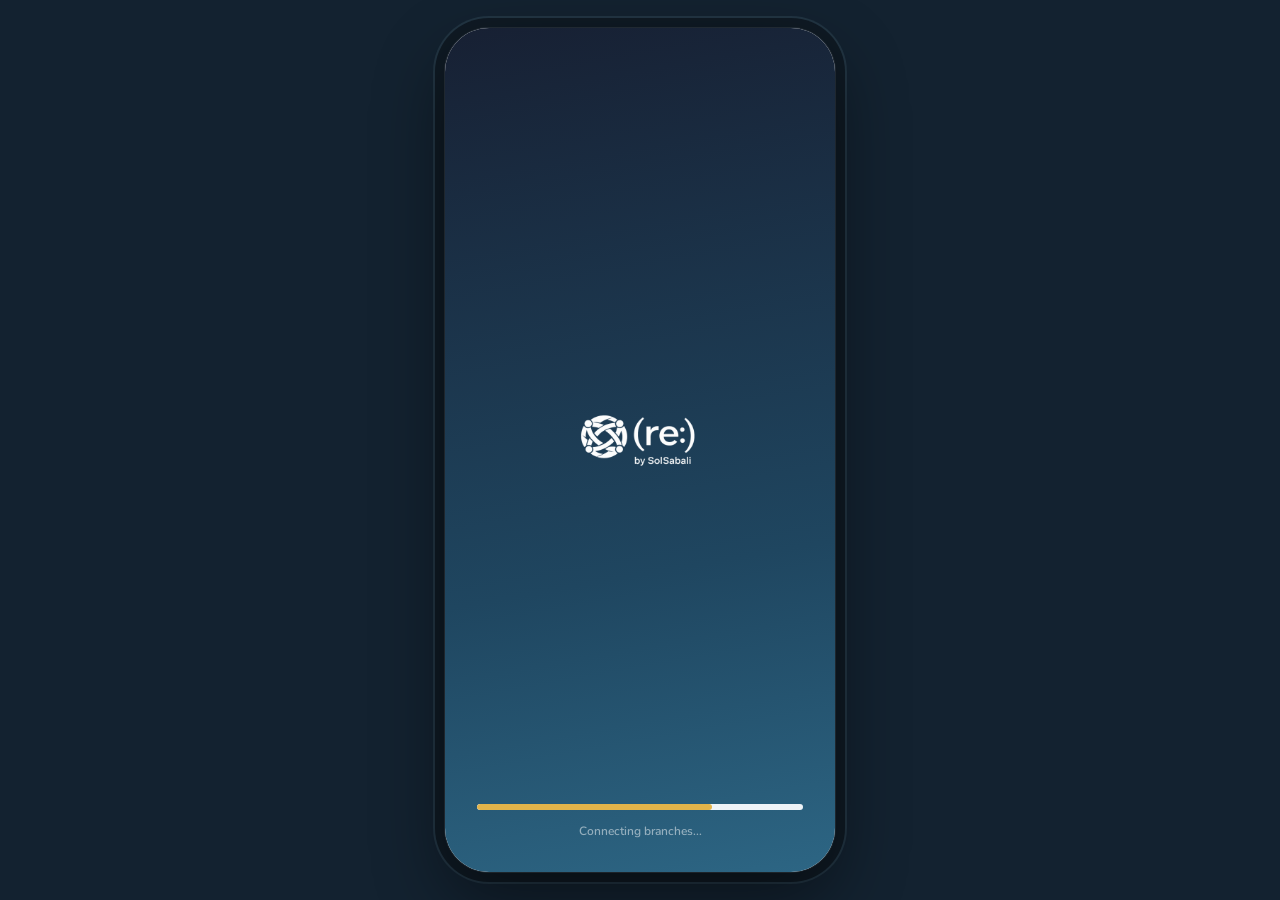
==== app.html @ 37bd7291 "Preserve interactive prototype entry before landing page update" ====
<!doctype html>
<html lang="en">
  <head>
    <meta charset="UTF-8" />
    <meta
      name="viewport"
      content="width=device-width, initial-scale=1.0, viewport-fit=cover"
    />
    <meta name="theme-color" content="#fcf8f3" />
    <meta
      name="description"
      content="Private family continuity infrastructure by SolSabali."
    />
    <meta name="author" content="SolSabali Enterprises LLC" />

    <link rel="icon" type="image/png" href="/re-continuity-icon.png" />
    <link rel="apple-touch-icon" href="/re-continuity-icon.png" />
    <link rel="manifest" href="/site.webmanifest" />
    <meta name="apple-mobile-web-app-capable" content="yes" />
    <meta name="apple-mobile-web-app-status-bar-style" content="default" />
    <meta name="apple-mobile-web-app-title" content="(re:)" />

    <meta property="og:type" content="website" />
    <meta property="og:url" content="https://continuity.ownmypurpose.io/" />
    <meta property="og:title" content="(re:) — The Family Continuity Platform" />
    <meta
      property="og:description"
      content="Private family continuity infrastructure by SolSabali."
    />
    <meta
      property="og:image"
      content="https://continuity.ownmypurpose.io/social-share.png"
    />
    <meta property="og:image:alt" content="(re:) by SolSabali" />

    <meta name="twitter:card" content="summary_large_image" />
    <meta name="twitter:title" content="(re:) — The Family Continuity Platform" />
    <meta
      name="twitter:description"
      content="Private family continuity infrastructure by SolSabali."
    />
    <meta
      name="twitter:image"
      content="https://continuity.ownmypurpose.io/social-share.png"
    />

    <title>(re:) — The Family Continuity Platform</title>
    <script type="module" crossorigin src="/assets/index-6IV1nIT6.js"></script>
    <link rel="modulepreload" crossorigin href="/assets/jsx-runtime-Cltr0gcK.js">
    <link rel="stylesheet" crossorigin href="/assets/index-GOojGGba.css">
  </head>

  <body>
    <div id="root"></div>
  </body>
</html>
---- assets/index-GOojGGba.css ----
@import "https://fonts.googleapis.com/css2?family=DM+Serif+Display:ital@0;1&display=swap";@import "https://fonts.googleapis.com/css2?family=Nunito:ital,wght@0,300;0,400;0,500;0,600;0,700;0,800;0,900;1,400;1,600&display=swap";@layer components;@layer properties{@supports (((-webkit-hyphens:none)) and (not (margin-trim:inline))) or ((-moz-orient:inline) and (not (color:rgb(from red r g b)))){*,:before,:after,::backdrop{--tw-rotate-x:initial;--tw-rotate-y:initial;--tw-rotate-z:initial;--tw-skew-x:initial;--tw-skew-y:initial;--tw-border-style:solid;--tw-font-weight:initial;--tw-shadow:0 0 #0000;--tw-shadow-color:initial;--tw-shadow-alpha:100%;--tw-inset-shadow:0 0 #0000;--tw-inset-shadow-color:initial;--tw-inset-shadow-alpha:100%;--tw-ring-color:initial;--tw-ring-shadow:0 0 #0000;--tw-inset-ring-color:initial;--tw-inset-ring-shadow:0 0 #0000;--tw-ring-inset:initial;--tw-ring-offset-width:0px;--tw-ring-offset-color:#fff;--tw-ring-offset-shadow:0 0 #0000;--tw-outline-style:solid;--tw-blur:initial;--tw-brightness:initial;--tw-contrast:initial;--tw-grayscale:initial;--tw-hue-rotate:initial;--tw-invert:initial;--tw-opacity:initial;--tw-saturate:initial;--tw-sepia:initial;--tw-drop-shadow:initial;--tw-drop-shadow-color:initial;--tw-drop-shadow-alpha:100%;--tw-drop-shadow-size:initial}}}@layer theme{:root,:host{--font-sans:-apple-system, BlinkMacSystemFont, "Segoe UI", Roboto, "Helvetica Neue", "Noto Sans", Arial, sans-serif, "Apple Color Emoji", "Segoe UI Emoji", "Segoe UI Symbol", "Noto Color Emoji";--font-mono:ui-monospace, SFMono-Regular, Menlo, Monaco, Consolas, "Liberation Mono", "Courier New", monospace;--color-red-500:oklch(63.7% .237 25.331);--color-white:#fff;--spacing:.25rem;--text-sm:.875rem;--text-sm--line-height:calc(1.25 / .875);--font-weight-bold:700;--radius-2xl:1rem;--default-transition-duration:.15s;--default-transition-timing-function:cubic-bezier(.4, 0, .2, 1);--default-font-family:var(--font-sans);--default-mono-font-family:var(--font-mono)}}@layer base{*,:after,:before,::backdrop{box-sizing:border-box;border:0 solid;margin:0;padding:0}::file-selector-button{box-sizing:border-box;border:0 solid;margin:0;padding:0}html,:host{-webkit-text-size-adjust:100%;tab-size:4;line-height:1.5;font-family:var(--default-font-family,-apple-system, BlinkMacSystemFont, "Segoe UI", Roboto, "Helvetica Neue", "Noto Sans", Arial, sans-serif, "Apple Color Emoji", "Segoe UI Emoji", "Segoe UI Symbol", "Noto Color Emoji");font-feature-settings:var(--default-font-feature-settings,normal);font-variation-settings:var(--default-font-variation-settings,normal);-webkit-tap-highlight-color:transparent}hr{height:0;color:inherit;border-top-width:1px}abbr:where([title]){-webkit-text-decoration:underline dotted;text-decoration:underline dotted}h1,h2,h3,h4,h5,h6{font-size:inherit;font-weight:inherit}a{color:inherit;-webkit-text-decoration:inherit;-webkit-text-decoration:inherit;-webkit-text-decoration:inherit;-webkit-text-decoration:inherit;text-decoration:inherit}b,strong{font-weight:bolder}code,kbd,samp,pre{font-family:var(--default-mono-font-family,ui-monospace, SFMono-Regular, Menlo, Monaco, Consolas, "Liberation Mono", "Courier New", monospace);font-feature-settings:var(--default-mono-font-feature-settings,normal);font-variation-settings:var(--default-mono-font-variation-settings,normal);font-size:1em}small{font-size:80%}sub,sup{vertical-align:baseline;font-size:75%;line-height:0;position:relative}sub{bottom:-.25em}sup{top:-.5em}table{text-indent:0;border-color:inherit;border-collapse:collapse}:-moz-focusring:where(:not(iframe)){outline:auto}progress{vertical-align:baseline}summary{display:list-item}ol,ul,menu{list-style:none}img,svg,video,canvas,audio,iframe,embed,object{vertical-align:middle;display:block}img,video{max-width:100%;height:auto}button,input,select,optgroup,textarea{font:inherit;font-feature-settings:inherit;font-variation-settings:inherit;letter-spacing:inherit;color:inherit;opacity:1;background-color:#0000;border-radius:0}::file-selector-button{font:inherit;font-feature-settings:inherit;font-variation-settings:inherit;letter-spacing:inherit;color:inherit;opacity:1;background-color:#0000;border-radius:0}:where(select:is([multiple],[size])) optgroup{font-weight:bolder}:where(select:is([multiple],[size])) optgroup option{padding-inline-start:20px}::file-selector-button{margin-inline-end:4px}::placeholder{opacity:1}@supports (not ((-webkit-appearance:-apple-pay-button))) or (contain-intrinsic-size:1px){::placeholder{color:currentColor}@supports (color:color-mix(in lab, red, red)){::placeholder{color:color-mix(in oklab, currentcolor 50%, transparent)}}}textarea{resize:vertical}::-webkit-search-decoration{-webkit-appearance:none}::-webkit-date-and-time-value{min-height:1lh;text-align:inherit}::-webkit-datetime-edit{display:inline-flex}::-webkit-datetime-edit-fields-wrapper{padding:0}::-webkit-datetime-edit{padding-block:0}::-webkit-datetime-edit-year-field{padding-block:0}::-webkit-datetime-edit-month-field{padding-block:0}::-webkit-datetime-edit-day-field{padding-block:0}::-webkit-datetime-edit-hour-field{padding-block:0}::-webkit-datetime-edit-minute-field{padding-block:0}::-webkit-datetime-edit-second-field{padding-block:0}::-webkit-datetime-edit-millisecond-field{padding-block:0}::-webkit-datetime-edit-meridiem-field{padding-block:0}::-webkit-calendar-picker-indicator{line-height:1}:-moz-ui-invalid{box-shadow:none}button,input:where([type=button],[type=reset],[type=submit]){appearance:button}::file-selector-button{appearance:button}::-webkit-inner-spin-button{height:auto}::-webkit-outer-spin-button{height:auto}[hidden]:where(:not([hidden=until-found])){display:none!important}}@layer utilities{.pointer-events-none{pointer-events:none}.collapse{visibility:collapse}.visible{visibility:visible}.absolute{position:absolute}.fixed{position:fixed}.relative{position:relative}.sticky{position:sticky}.isolate{isolation:isolate}.container{width:100%}@media (width>=40rem){.container{max-width:40rem}}@media (width>=48rem){.container{max-width:48rem}}@media (width>=64rem){.container{max-width:64rem}}@media (width>=80rem){.container{max-width:80rem}}@media (width>=96rem){.container{max-width:96rem}}.mx-auto{margin-inline:auto}.my-4{margin-block:calc(var(--spacing) * 4)}.mt-3{margin-top:calc(var(--spacing) * 3)}.mb-2{margin-bottom:calc(var(--spacing) * 2)}.mb-3{margin-bottom:calc(var(--spacing) * 3)}.mb-4{margin-bottom:calc(var(--spacing) * 4)}.block{display:block}.contents{display:contents}.flex{display:flex}.grid{display:grid}.hidden{display:none}.inline-block{display:inline-block}.inline-flex{display:inline-flex}.w-full{width:100%}.min-w-0{min-width:0}.flex-1{flex:1}.flex-shrink-0{flex-shrink:0}.grow{flex-grow:1}.transform{transform:var(--tw-rotate-x,) var(--tw-rotate-y,) var(--tw-rotate-z,) var(--tw-skew-x,) var(--tw-skew-y,)}.cursor-pointer{cursor:pointer}.resize{resize:both}.flex-col{flex-direction:column}.items-center{align-items:center}.justify-between{justify-content:space-between}.justify-center{justify-content:center}.gap-1{gap:var(--spacing)}.gap-1\.5{gap:calc(var(--spacing) * 1.5)}.gap-2{gap:calc(var(--spacing) * 2)}.gap-3{gap:calc(var(--spacing) * 3)}.rounded-2xl{border-radius:var(--radius-2xl)}.rounded-full{border-radius:2147483647px}.border{border-style:var(--tw-border-style);border-width:1px}.border-2{border-style:var(--tw-border-style);border-width:2px}.border-b{border-bottom-style:var(--tw-border-style);border-bottom-width:1px}.border-border{border-color:var(--border)}.border-primary{border-color:var(--primary)}.bg-red-500{background-color:var(--color-red-500)}.bg-white{background-color:var(--color-white)}.p-3{padding:calc(var(--spacing) * 3)}.p-4{padding:calc(var(--spacing) * 4)}.px-6{padding-inline:calc(var(--spacing) * 6)}.py-3{padding-block:calc(var(--spacing) * 3)}.py-12{padding-block:calc(var(--spacing) * 12)}.text-center{text-align:center}.text-sm{font-size:var(--text-sm);line-height:var(--tw-leading,var(--text-sm--line-height))}.font-bold{--tw-font-weight:var(--font-weight-bold);font-weight:var(--font-weight-bold)}.break-all{word-break:break-all}.text-white{color:var(--color-white)}.capitalize{text-transform:capitalize}.uppercase{text-transform:uppercase}.italic{font-style:italic}.line-through{text-decoration-line:line-through}.opacity-40{opacity:.4}.ring{--tw-ring-shadow:var(--tw-ring-inset,) 0 0 0 calc(1px + var(--tw-ring-offset-width)) var(--tw-ring-color,currentcolor);box-shadow:var(--tw-inset-shadow), var(--tw-inset-ring-shadow), var(--tw-ring-offset-shadow), var(--tw-ring-shadow), var(--tw-shadow)}.outline{outline-style:var(--tw-outline-style);outline-width:1px}.filter{filter:var(--tw-blur,) var(--tw-brightness,) var(--tw-contrast,) var(--tw-grayscale,) var(--tw-hue-rotate,) var(--tw-invert,) var(--tw-saturate,) var(--tw-sepia,) var(--tw-drop-shadow,)}.transition{transition-property:color,background-color,border-color,outline-color,text-decoration-color,fill,stroke,--tw-gradient-from,--tw-gradient-via,--tw-gradient-to,opacity,box-shadow,transform,translate,scale,rotate,filter,-webkit-backdrop-filter,backdrop-filter,display,content-visibility,overlay,pointer-events;transition-timing-function:var(--tw-ease,var(--default-transition-timing-function));transition-duration:var(--tw-duration,var(--default-transition-duration))}.transition-transform{transition-property:transform,translate,scale,rotate;transition-timing-function:var(--tw-ease,var(--default-transition-timing-function));transition-duration:var(--tw-duration,var(--default-transition-duration))}.active\:scale-\[0\.98\]:active{scale:.98}.active\:opacity-70:active{opacity:.7}}:root{--background:#f7f9fc;--foreground:#172033;--card:#fff;--card-foreground:#172033;--primary:#2f6b8a;--primary-foreground:#fff;--secondary:#2f8f83;--secondary-foreground:#fff;--muted:#eef3f7;--muted-foreground:#667085;--accent:#e2b44a;--accent-foreground:#172033;--border:#d9e2e8;--ring:#2f6b8a;--radius:16px;--font-sans:"Nunito", system-ui, sans-serif;--font-display:"DM Serif Display", Georgia, serif;--brand-navy:#17324d;--brand-blue:#2f6b8a;--brand-teal:#2f8f83;--brand-green:#5e9c76;--brand-gold:#e2b44a;--brand-coral:#d9764c;--hero-home:linear-gradient(145deg, #17324d 0%, #2f6b8a 56%, #2f8f83 100%);--hero-gather:linear-gradient(145deg, #205f58 0%, #2f8f83 58%, #5e9c76 100%);--hero-venue:linear-gradient(145deg, #183b5a 0%, #2f6b8a 58%, #3aa18f 100%);--hero-legacy:linear-gradient(145deg, #304968 0%, #4f6f98 58%, #6f86ad 100%);--terracotta-50:#f3f7fa;--terracotta-100:#e3eef4;--terracotta-200:#bfd6e2;--terracotta-300:#8eb7c9;--terracotta-400:#5f91aa;--terracotta-500:#2f6b8a;--terracotta-600:#285b76;--terracotta-700:#214c63;--terracotta-800:#193b4e;--green-50:#edf8f5;--green-100:#d8f0ea;--green-200:#a9ddd0;--green-300:#79c2ae;--green-400:#5e9c76;--green-500:#2f8f83;--green-600:#26766d;--green-700:#205f58;--gold-50:#fff9e9;--gold-100:#f8e8b5;--gold-200:#f0d27a;--gold-300:#e2b44a;--gold-400:#c8942f;--gold-500:#a97822;--cream-50:#fbfcfe;--cream-100:#f7f9fc;--cream-200:#eef3f7;--cream-300:#dce5eb}*{font-family:var(--font-sans);box-sizing:border-box;-webkit-tap-highlight-color:transparent}#root{justify-content:center;align-items:center;width:100%;height:100%;display:flex}body{background:var(--background);color:var(--foreground);overflow:hidden}#root{height:100dvh;overflow:hidden}.app-viewport{background:var(--background);width:100%;max-width:none;height:100dvh;min-height:100dvh;max-height:none;box-shadow:none;border-radius:0;position:relative;overflow:hidden}.font-display{font-family:var(--font-display)!important}.phone-frame{background:var(--background);border-radius:44px;width:390px;max-width:100vw;height:844px;max-height:100vh;position:relative;overflow:hidden;box-shadow:0 0 0 1px #ffffff14,0 40px 80px #0009,0 0 0 12px #0f1a24,0 0 0 14px #223543}@media (height<=860px){.phone-frame{height:100vh;box-shadow:none;border-radius:0}}@media (width<=420px){.phone-frame{width:100vw;box-shadow:none;border-radius:0}}.scroll-area{-webkit-overflow-scrolling:touch;overflow-y:auto}.scroll-area{scrollbar-width:none}.screen-enter{animation:.28s cubic-bezier(.32,0,.12,1) both slideUp}@keyframes slideUp{0%{opacity:0;transform:translateY(24px)}to{opacity:1;transform:translateY(0)}}.status-bar{letter-spacing:-.2px;justify-content:space-between;align-items:center;height:44px;padding:14px 20px 0;font-size:12px;font-weight:700;display:flex}.bottom-safe{padding-bottom:24px}.glass{-webkit-backdrop-filter:blur(20px);background:#ffffffd9}.pill{letter-spacing:.2px;border-radius:999px;align-items:center;padding:2px 10px;font-size:11px;font-weight:700;display:inline-flex}.avatar-ring{box-shadow:0 0 0 2.5px var(--primary), 0 0 0 4.5px var(--background)}.gradient-warm{background:linear-gradient(135deg,#2f6b8a 0%,#e2b44a 100%)}.gradient-forest{background:linear-gradient(135deg,#205f58 0%,#2f8f83 60%,#5e9c76 100%)}.gradient-royal{background:linear-gradient(135deg,#3f5f8a 0%,#6e87b2 100%)}.gradient-dusk{background:linear-gradient(135deg,#244c62 0%,#2f6b8a 100%)}.card-shadow{box-shadow:0 2px 12px #17203314,0 1px 3px #1720330d}.role-admin{color:#93402d;background:#fde9e1}.role-elder{color:#7d620f;background:#e2b44a22}.role-steward{color:#205f58;background:#d8f0ea}.role-guardian{color:#405c85;background:#e8eef7}.role-member{color:#667085;background:#eef3f7}.role-youth{color:#2e607b;background:#e2f1f5}.role-guest{color:#56616d;background:#e7ecf0}.privacy-private{color:#8e3221;background:#fce4de}.privacy-family{color:#205f58;background:#d8f0ea}.privacy-branch{color:#2e607b;background:#e2f1f5}.privacy-public{color:#44505c;background:#eff3f6}.nav-active{color:var(--primary)!important}.input-field{background:var(--muted);border:1.5px solid var(--border);width:100%;font-size:15px;font-family:var(--font-sans);color:var(--foreground);border-radius:12px;outline:none;padding:14px 16px;transition:border-color .15s}.input-field:focus{border-color:var(--primary);background:#fff;box-shadow:0 0 0 3px #2f6b8a33}.input-field:focus-visible{outline:2px solid var(--primary);outline-offset:2px}.input-field--error{border-color:#c44a3a}.input-field--error:focus{box-shadow:0 0 0 3px #c44a3a33}.input-field::placeholder{color:var(--muted-foreground)}.input-icon{color:var(--muted-foreground);pointer-events:none;align-items:center;display:flex;position:absolute;top:50%;left:12px;transform:translateY(-50%)}.input-trailing{position:absolute;top:50%;right:4px;transform:translateY(-50%)}.input-toggle-btn{min-width:44px;min-height:44px;color:var(--primary);cursor:pointer;background:0 0;border:none;border-radius:8px;padding:0 12px;font-size:13px;font-weight:700}.input-toggle-btn:focus-visible{outline:2px solid var(--primary);outline-offset:2px}.field-error{color:#9a2a1a;margin:0;font-size:12px;font-weight:600;line-height:1.4}.btn{cursor:pointer;font-family:var(--font-sans);-webkit-user-select:none;user-select:none;border:none;justify-content:center;align-items:center;gap:6px;font-weight:700;transition:all .15s;display:inline-flex}.btn:active{opacity:.92;transform:scale(.97)}.btn:focus-visible{outline:2px solid var(--primary);outline-offset:2px}.btn-primary:focus-visible{box-shadow:0 0 0 3px var(--primary);outline-color:#fff}.btn-primary{background:var(--primary);color:var(--primary-foreground);border-radius:14px;padding:15px 24px;font-size:15px}.btn-secondary{background:var(--secondary);color:var(--secondary-foreground);border-radius:14px;padding:15px 24px;font-size:15px}.btn-outline{color:var(--primary);border:1.5px solid var(--primary);background:0 0;border-radius:14px;padding:14px 24px;font-size:15px}.btn-ghost{background:var(--muted);color:var(--foreground);border-radius:12px;padding:12px 20px;font-size:14px}.btn-sm{border-radius:10px;padding:8px 16px;font-size:13px}.btn-xs{border-radius:8px;padding:5px 12px;font-size:12px}.skeleton{background:linear-gradient(90deg, var(--muted) 25%, #e5ebef 50%, var(--muted) 75%);background-size:200% 100%;border-radius:8px;animation:1.4s infinite shimmer}@keyframes shimmer{0%{background-position:200% 0}to{background-position:-200% 0}}.toast{color:#fff;z-index:1000;background:#172033;border-radius:14px;padding:14px 18px;font-size:14px;font-weight:600;animation:.3s both toastIn;position:absolute;bottom:90px;left:16px;right:16px}@keyframes toastIn{0%{opacity:0;transform:translateY(20px)}to{opacity:1;transform:translateY(0)}}.divider{background:var(--border);width:100%;height:1px}.bottom-sheet{z-index:100;background:#fff;border-radius:24px 24px 0 0;padding:20px;animation:.3s cubic-bezier(.32,0,.12,1) both sheetUp;position:absolute;bottom:0;left:0;right:0}.bottom-sheet-overlay{z-index:99;background:#0006;position:absolute;inset:0}@keyframes sheetUp{0%{transform:translateY(100%)}to{transform:translateY(0)}}.auth-screen{background:var(--background);flex-direction:column;min-height:100dvh;display:flex;overflow:hidden}.auth-screen--splash{background:linear-gradient(170deg,#172033 0%,#1f4660 60%,#2f6b8a 100%);justify-content:center;align-items:center;padding:48px 32px}.auth-screen--welcome{background:var(--background)}.auth-screen__body{flex-direction:column;flex:1;gap:20px;display:flex}.auth-screen__body--center{justify-content:center;align-items:center}.auth-screen__scroll{-webkit-overflow-scrolling:touch;flex-direction:column;flex:1;display:flex;overflow-y:auto}.auth-screen__content{flex:1;padding:8px 24px 32px}.auth-screen__content--verify{flex-direction:column;flex:1;justify-content:center;gap:24px;padding:8px 24px 32px;display:flex}.auth-back-btn{min-height:44px;color:var(--muted-foreground);cursor:pointer;text-align:left;background:0 0;border:none;margin-bottom:16px;padding:10px 4px;font-size:15px;font-weight:700}.auth-back-btn:focus-visible{outline:2px solid var(--primary);outline-offset:2px;border-radius:6px}.auth-back-btn--top{align-self:flex-start;margin-bottom:0}.auth-link-btn{min-height:44px;color:var(--primary);cursor:pointer;background:0 0;border:none;padding:10px 4px;font-size:13px;font-weight:700}.auth-link-btn:disabled{opacity:.45;cursor:not-allowed}.auth-link-btn:focus-visible{outline:2px solid var(--primary);outline-offset:2px;border-radius:6px}.social-btn{background:var(--muted);border:1px solid var(--border);cursor:pointer;min-height:48px;color:var(--foreground);border-radius:12px;flex:1;justify-content:center;align-items:center;gap:8px;padding:13px;font-size:14px;font-weight:700;display:flex}.social-btn:focus-visible{outline:2px solid var(--primary);outline-offset:2px}.welcome-hero{align-items:flex-end;min-height:280px;display:flex;position:relative;overflow:hidden}.welcome-hero__gradient{opacity:.92;background:radial-gradient(80% 60% at 20% 30%,#2d6b4f59 0%,#0000 60%),radial-gradient(70% 50% at 80% 20%,#3b2d7e4d 0%,#0000 55%),radial-gradient(60% 40% at 50% 80%,#2f6b8a40 0%,#0000 50%),linear-gradient(160deg,#1a2e4a 0%,#2f6b8a 25%,#2f8f83 50%,#2f6b8a 75%,#e2b44a 100%);position:absolute;inset:0}.welcome-hero__gradient:after{content:"";background:linear-gradient(to top, var(--background) 0%, transparent 45%);position:absolute;inset:0}.welcome-hero__content{z-index:1;width:100%;padding:24px 24px 20px;position:relative}.welcome-hero__tenant{color:#ffffffd9;letter-spacing:.3px;margin-top:10px;font-size:12px;font-weight:800}.welcome-hero__headline{color:#fff;letter-spacing:-.5px;margin-top:12px;font-size:clamp(26px,7vw,32px);line-height:1.12}.welcome-hero__copy{color:#ffffffd1;max-width:340px;margin-top:10px;font-size:14px;line-height:1.55}.welcome-slides{text-align:center;padding:20px 24px 8px}.welcome-slide-shape{border-radius:20px;justify-content:center;align-items:center;width:72px;height:72px;margin:0 auto 16px;transition:background .3s;display:flex;position:relative}.welcome-slide-shape__label{letter-spacing:.8px;text-transform:uppercase;color:#fff;font-size:11px;font-weight:800}.welcome-slide-shape--connect{background:linear-gradient(135deg,#2f6b8a,#2f8f83);box-shadow:0 4px 16px #1a5c7a4d}.welcome-slide-shape--connect:before{content:"";border:2.5px solid #ffffffb3;border-radius:50%;width:28px;height:28px;position:absolute;top:14px}.welcome-slide-shape--connect:after{content:"";border:2.5px solid #ffffff80;border-radius:50%;width:14px;height:14px;position:absolute;bottom:12px;right:12px}.welcome-slide-shape--gather{background:linear-gradient(135deg,#3f5f8a,#2f6b8a);box-shadow:0 4px 16px #3b2d7e4d}.welcome-slide-shape--gather:before{content:"";border:2.5px solid #ffffffb3;border-bottom:none;border-radius:16px 16px 0 0;width:32px;height:16px;position:absolute;top:18px}.welcome-slide-shape--preserve{background:linear-gradient(135deg,#2f8f83,#e2b44a);box-shadow:0 4px 16px #2d6b4f4d}.welcome-slide-shape--preserve:before{content:"";border:2.5px solid #ffffffb3;border-radius:3px;width:24px;height:30px;position:absolute;top:16px}.welcome-slide-shape--preserve:after{content:"";background:#ffffff80;width:12px;height:2px;position:absolute;top:24px;box-shadow:0 6px #ffffff80,0 12px #ffffff80}.welcome-slide-shape--prosper{background:linear-gradient(135deg,#2f6b8a,#e2b44a);box-shadow:0 4px 16px #2f6b8a4d}.welcome-slide-shape--prosper:before{content:"";border-bottom:24px solid #ffffffb3;border-left:14px solid #0000;border-right:14px solid #0000;width:0;height:0;position:absolute;bottom:16px}.welcome-slides__title{color:var(--foreground);margin-bottom:8px;font-size:24px;line-height:1.2}.welcome-slides__body{color:var(--muted-foreground);max-width:320px;margin:0 auto;font-size:15px;line-height:1.6}.welcome-dots{justify-content:center;gap:8px;margin-top:20px;display:flex}.welcome-dot{cursor:pointer;background:0 0;border:none;border-radius:999px;justify-content:center;align-items:center;min-width:44px;min-height:44px;padding:0;display:flex}.welcome-dot:after{content:"";background:var(--border);border-radius:999px;width:8px;height:8px;transition:all .2s}.welcome-dot--active:after{background:var(--primary);width:24px}.welcome-dot:focus-visible{outline:2px solid var(--primary);outline-offset:2px}.welcome-actions{flex-direction:column;gap:12px;margin-top:auto;padding:16px 24px 32px;display:flex}.welcome-legal{text-align:center;color:var(--muted-foreground);white-space:pre-line;font-size:11px;line-height:1.5}.auth-tabs{background:var(--muted);border-radius:12px;margin-bottom:24px;padding:4px;display:flex}.auth-tab{cursor:pointer;min-height:44px;color:var(--muted-foreground);background:0 0;border:none;border-radius:10px;flex:1;padding:10px;font-size:14px;font-weight:700;transition:all .15s}.auth-tab--active{color:var(--foreground);background:#fff;box-shadow:0 1px 4px #17203314}.auth-tab:focus-visible{outline:2px solid var(--primary);outline-offset:2px}.verify-header{text-align:center}.verify-symbol{justify-content:center;align-items:center;min-height:72px;margin-bottom:16px;display:flex;position:relative}.verify-symbol__shield{color:var(--secondary);opacity:.35;position:absolute}.verify-header__title{margin-bottom:8px;font-size:28px}.verify-header__copy{color:var(--muted-foreground);font-size:14px;line-height:1.6}.verify-demo-hint{color:var(--muted-foreground);background:var(--muted);border-radius:10px;margin-top:12px;padding:10px 14px;font-size:13px;display:inline-block}.otp-group{justify-content:center;gap:8px;display:flex}.otp-input{text-align:center;border:2px solid var(--border);background:var(--muted);width:46px;height:56px;color:var(--foreground);border-radius:14px;outline:none;font-size:22px;font-weight:800;transition:border-color .15s}.otp-input--filled{border-color:var(--primary);background:var(--terracotta-50,#f3f7fa)}.otp-input--error{border-color:#c44a3a}.otp-input:focus{border-color:var(--primary);box-shadow:0 0 0 3px #2f6b8a33}.otp-input:focus-visible{outline:2px solid var(--primary);outline-offset:2px}.verify-status{text-align:center;margin:0;font-size:14px;font-weight:700}.verify-status--loading{color:var(--primary)}.verify-status--success{color:var(--secondary)}.verify-status--expired{color:#9a2a1a}.verify-error{text-align:center}.verify-resend{flex-direction:column;align-items:center;gap:4px;display:flex}.verify-countdown{color:var(--muted-foreground);margin:0;font-size:12px}.dialog-overlay{z-index:200;background:#17203380;justify-content:center;align-items:flex-end;padding:24px;display:flex;position:absolute;inset:0}.dialog{background:#fff;border-radius:20px;width:100%;max-width:340px;padding:24px;animation:.25s both sheetUp}.alert-banner__dot{border-radius:50%;flex-shrink:0;width:8px;height:8px;margin-top:5px}.alert-banner__dot--info{background:#2f6b8a}.alert-banner__dot--success{background:#2f8f83}.alert-banner__dot--warning{background:#a97822}.alert-banner__dot--error{background:#c44a3a}html,body,#root{width:100%!important;height:100%!important;min-height:100%!important;margin:0!important}body{color:var(--foreground);background:#132230!important;overflow:hidden!important}#root{justify-content:center!important;align-items:center!important;width:100%!important;height:100dvh!important;display:flex!important;overflow:hidden!important}.app-viewport{background:var(--background)!important;border-radius:44px!important;width:390px!important;max-width:calc(100vw - 48px)!important;height:min(844px,100dvh - 48px)!important;min-height:0!important;max-height:calc(100dvh - 48px)!important;position:relative!important;overflow:hidden!important;box-shadow:0 0 0 1px #ffffff14,0 28px 70px #00000073,0 0 0 10px #0f1a24,0 0 0 12px #223543!important}@media (width<=600px){body{background:var(--background)!important}#root{display:block!important}.app-viewport{width:100vw!important;max-width:none!important;height:100dvh!important;min-height:100dvh!important;max-height:none!important;box-shadow:none!important;border-radius:0!important}}@property --tw-rotate-x{syntax:"*";inherits:false}@property --tw-rotate-y{syntax:"*";inherits:false}@property --tw-rotate-z{syntax:"*";inherits:false}@property --tw-skew-x{syntax:"*";inherits:false}@property --tw-skew-y{syntax:"*";inherits:false}@property --tw-border-style{syntax:"*";inherits:false;initial-value:solid}@property --tw-font-weight{syntax:"*";inherits:false}@property --tw-shadow{syntax:"*";inherits:false;initial-value:0 0 #0000}@property --tw-shadow-color{syntax:"*";inherits:false}@property --tw-shadow-alpha{syntax:"<percentage>";inherits:false;initial-value:100%}@property --tw-inset-shadow{syntax:"*";inherits:false;initial-value:0 0 #0000}@property --tw-inset-shadow-color{syntax:"*";inherits:false}@property --tw-inset-shadow-alpha{syntax:"<percentage>";inherits:false;initial-value:100%}@property --tw-ring-color{syntax:"*";inherits:false}@property --tw-ring-shadow{syntax:"*";inherits:false;initial-value:0 0 #0000}@property --tw-inset-ring-color{syntax:"*";inherits:false}@property --tw-inset-ring-shadow{syntax:"*";inherits:false;initial-value:0 0 #0000}@property --tw-ring-inset{syntax:"*";inherits:false}@property --tw-ring-offset-width{syntax:"<length>";inherits:false;initial-value:0}@property --tw-ring-offset-color{syntax:"*";inherits:false;initial-value:#fff}@property --tw-ring-offset-shadow{syntax:"*";inherits:false;initial-value:0 0 #0000}@property --tw-outline-style{syntax:"*";inherits:false;initial-value:solid}@property --tw-blur{syntax:"*";inherits:false}@property --tw-brightness{syntax:"*";inherits:false}@property --tw-contrast{syntax:"*";inherits:false}@property --tw-grayscale{syntax:"*";inherits:false}@property --tw-hue-rotate{syntax:"*";inherits:false}@property --tw-invert{syntax:"*";inherits:false}@property --tw-opacity{syntax:"*";inherits:false}@property --tw-saturate{syntax:"*";inherits:false}@property --tw-sepia{syntax:"*";inherits:false}@property --tw-drop-shadow{syntax:"*";inherits:false}@property --tw-drop-shadow-color{syntax:"*";inherits:false}@property --tw-drop-shadow-alpha{syntax:"<percentage>";inherits:false;initial-value:100%}@property --tw-drop-shadow-size{syntax:"*";inherits:false}.screen-scroll{-webkit-overflow-scrolling:touch;overscroll-behavior-y:contain;scrollbar-width:none;min-height:0;overflow:hidden auto!important}.screen-scroll::-webkit-scrollbar{display:none}.scroll-area{-webkit-overflow-scrolling:touch;overscroll-behavior-x:contain;scrollbar-width:none;flex-shrink:0;width:100%;min-width:0;overflow:auto hidden!important}.scroll-area::-webkit-scrollbar{display:none}nav[aria-label=Primary\ navigation]{flex-shrink:0}html.solsabali-operator,html.solsabali-operator body,html.solsabali-operator #root{background:#f4f7fa!important;width:100%!important;min-width:100%!important;max-width:none!important;height:100%!important;min-height:100dvh!important;max-height:none!important;margin:0!important;padding:0!important;overflow:hidden!important}html.solsabali-operator #root{display:block!important}html.solsabali-operator .app-viewport,html.solsabali-operator .phone-frame{width:100vw!important;min-width:100vw!important;max-width:none!important;height:100dvh!important;min-height:100dvh!important;max-height:none!important;box-shadow:none!important;background:#f4f7fa!important;border:0!important;border-radius:0!important;margin:0!important;overflow:hidden!important}html.solsabali-operator .screen-enter{width:100%!important;max-width:none!important;height:100%!important;animation:none!important;transform:none!important}html.solsabali-operator .screen-scroll{scrollbar-width:auto}html.solsabali-operator .screen-scroll::-webkit-scrollbar{display:initial}html.solsabali-operator .operator-embedded-page>.screen-scroll{overflow:visible!important}html.solsabali-operator .operator-embedded-page>.screen-scroll>:first-child{display:none!important}html.solsabali-operator .operator-embedded-page>.screen-scroll>:nth-child(2){padding-top:0!important}html{-webkit-text-size-adjust:100%;-moz-text-size-adjust:100%;text-size-adjust:100%}body{min-width:280px}button,input,select,textarea{font:inherit}button{touch-action:manipulation}button:disabled,[aria-disabled=true]{cursor:not-allowed!important}button:focus-visible,[role=button]:focus-visible,a:focus-visible,summary:focus-visible,select:focus-visible,textarea:focus-visible{outline:2px solid var(--ring);outline-offset:3px}.card-shadow[data-keyboard-card-enhanced=true]:focus-visible{outline:3px solid var(--ring);outline-offset:3px;box-shadow:0 0 0 2px var(--background), 0 2px 12px #17203314, 0 1px 3px #1720330d}.social-btn{min-height:48px;font-size:14px}.screen-scroll,.screen-scroll>*,.card-shadow,.card-shadow>*,[role=dialog],.bottom-sheet{min-width:0;max-width:100%}.screen-scroll{overflow-x:clip!important}.card-shadow,.alert-banner,.toast,.bottom-sheet{overflow-wrap:anywhere;word-break:normal}img,video,canvas,iframe{max-width:100%}img,video{height:auto}pre,code{overflow-wrap:anywhere;white-space:pre-wrap;max-width:100%}.scroll-area{touch-action:pan-x;min-width:0;max-width:100%;scroll-padding-inline:16px}.scroll-area>*{max-width:100%}.input-field,select.input-field,textarea.input-field{min-height:44px;line-height:1.35}@media (pointer:coarse){button,[role=button],.btn,input,select,textarea,summary{min-height:44px}.input-field,select.input-field,textarea.input-field{font-size:16px!important}button[aria-label]{min-width:44px}}@media (width<=360px){.pill,.btn{white-space:normal;text-align:center;max-width:100%}nav[aria-label=Primary\ navigation] button{padding-inline:2px!important}nav[aria-label=Primary\ navigation] button span{text-overflow:ellipsis;max-width:100%;overflow:hidden}}.toast{bottom:max(90px, calc(72px + env(safe-area-inset-bottom,0px)))}.bottom-sheet{padding-bottom:max(20px, calc(16px + env(safe-area-inset-bottom,0px)));max-height:calc(100dvh - env(safe-area-inset-top,0px));overscroll-behavior-y:contain;overflow-y:auto}@media (prefers-reduced-motion:reduce){*,:before,:after{scroll-behavior:auto!important;transition-duration:.01ms!important;animation-duration:.01ms!important;animation-iteration-count:1!important}}@media (forced-colors:active){.card-shadow,.input-field,.btn,button,.bottom-sheet,.alert-banner{forced-color-adjust:auto}}
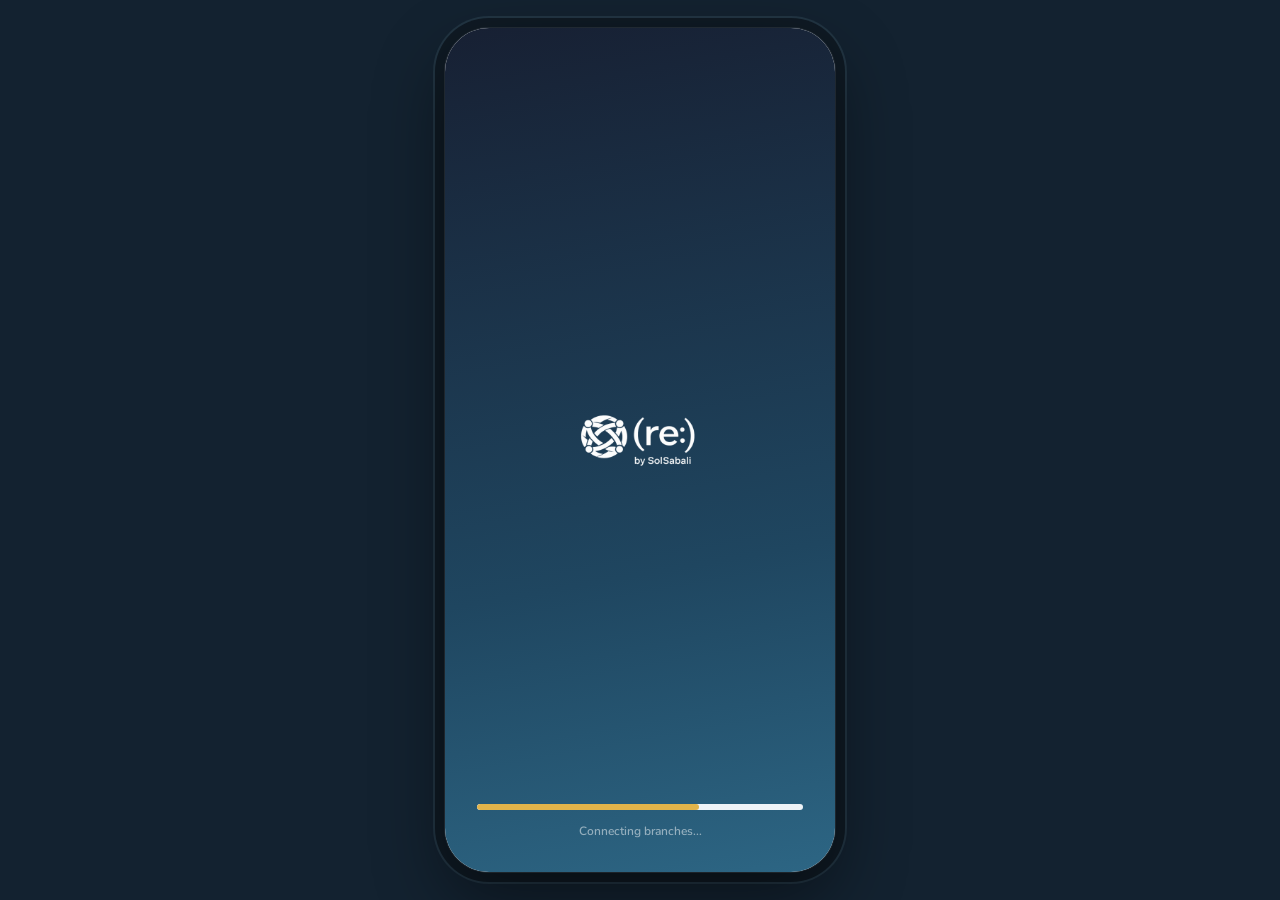
==== commit ecae6a1b: "Use product palette and support real app landing embeds" ====
--- a/app.html
+++ b/app.html
@@ -2,55 +2,53 @@
 <html lang="en">
   <head>
     <meta charset="UTF-8" />
-    <meta
-      name="viewport"
-      content="width=device-width, initial-scale=1.0, viewport-fit=cover"
-    />
-    <meta name="theme-color" content="#fcf8f3" />
-    <meta
-      name="description"
-      content="Private family continuity infrastructure by SolSabali."
-    />
+    <meta name="viewport" content="width=device-width, initial-scale=1.0, viewport-fit=cover" />
+    <meta name="theme-color" content="#F7F9FC" />
+    <meta name="description" content="Private family continuity infrastructure by SolSabali." />
     <meta name="author" content="SolSabali Enterprises LLC" />
-
     <link rel="icon" type="image/png" href="/re-continuity-icon.png" />
     <link rel="apple-touch-icon" href="/re-continuity-icon.png" />
     <link rel="manifest" href="/site.webmanifest" />
     <meta name="apple-mobile-web-app-capable" content="yes" />
     <meta name="apple-mobile-web-app-status-bar-style" content="default" />
     <meta name="apple-mobile-web-app-title" content="(re:)" />
-
     <meta property="og:type" content="website" />
     <meta property="og:url" content="https://continuity.ownmypurpose.io/" />
     <meta property="og:title" content="(re:) — The Family Continuity Platform" />
-    <meta
-      property="og:description"
-      content="Private family continuity infrastructure by SolSabali."
-    />
-    <meta
-      property="og:image"
-      content="https://continuity.ownmypurpose.io/social-share.png"
-    />
+    <meta property="og:description" content="Private family continuity infrastructure by SolSabali." />
+    <meta property="og:image" content="https://continuity.ownmypurpose.io/social-share.png" />
     <meta property="og:image:alt" content="(re:) by SolSabali" />
-
     <meta name="twitter:card" content="summary_large_image" />
     <meta name="twitter:title" content="(re:) — The Family Continuity Platform" />
-    <meta
-      name="twitter:description"
-      content="Private family continuity infrastructure by SolSabali."
-    />
-    <meta
-      name="twitter:image"
-      content="https://continuity.ownmypurpose.io/social-share.png"
-    />
-
+    <meta name="twitter:description" content="Private family continuity infrastructure by SolSabali." />
+    <meta name="twitter:image" content="https://continuity.ownmypurpose.io/social-share.png" />
     <title>(re:) — The Family Continuity Platform</title>
     <script type="module" crossorigin src="/assets/index-6IV1nIT6.js"></script>
     <link rel="modulepreload" crossorigin href="/assets/jsx-runtime-Cltr0gcK.js">
     <link rel="stylesheet" crossorigin href="/assets/index-GOojGGba.css">
   </head>
-
   <body>
     <div id="root"></div>
+    <script>
+      // Landing-page embeds should show the real signed-in family experience
+      // without introducing a separate mock UI. Normal /app.html behavior is unchanged.
+      if (new URLSearchParams(location.search).get("landing") === "1") {
+        let entered = false;
+        const enter = () => {
+          if (entered) return;
+          const button = [...document.querySelectorAll("button")].find(
+            (node) => node.textContent && node.textContent.trim() === "Sign In"
+          );
+          if (button) {
+            entered = true;
+            button.click();
+          }
+        };
+        const observer = new MutationObserver(enter);
+        observer.observe(document.documentElement, { subtree: true, childList: true });
+        enter();
+        setTimeout(() => observer.disconnect(), 12000);
+      }
+    </script>
   </body>
 </html>
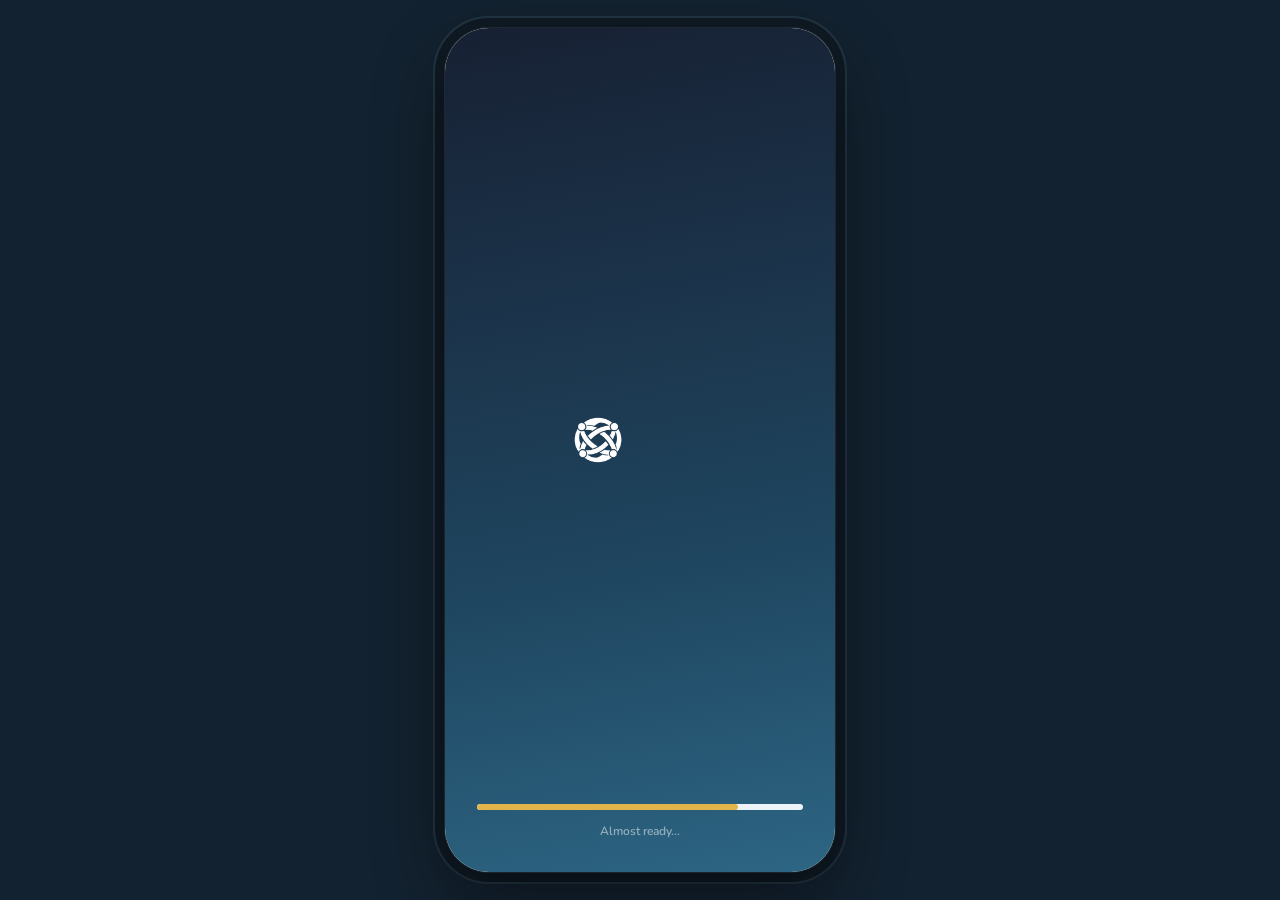
==== commit 2a70d5fb: "Use canonical re continuity logo in deployed app shell" ====
--- a/app.html
+++ b/app.html
@@ -30,25 +30,64 @@
   <body>
     <div id="root"></div>
     <script>
-      // Landing-page embeds should show the real signed-in family experience
-      // without introducing a separate mock UI. Normal /app.html behavior is unchanged.
-      if (new URLSearchParams(location.search).get("landing") === "1") {
+      // Landing-page embeds render real app screens but remain presentation-only.
+      // Normal /app.html behavior is unchanged.
+      const params = new URLSearchParams(location.search);
+      if (params.get("landing") === "1") {
         let entered = false;
-        const enter = () => {
-          if (entered) return;
-          const button = [...document.querySelectorAll("button")].find(
-            (node) => node.textContent && node.textContent.trim() === "Sign In"
-          );
-          if (button) {
-            entered = true;
-            button.click();
+        let navigated = false;
+        const target = params.get("screen") || "home";
+        const labels = { family: "Family", gather: "Gather", legacy: "Legacy" };
+
+        const enterAndNavigate = () => {
+          if (!entered) {
+            const signIn = [...document.querySelectorAll("button")].find(
+              (node) => node.textContent && node.textContent.trim() === "Sign In"
+            );
+            if (signIn) {
+              entered = true;
+              signIn.click();
+            }
+          }
+          if (entered && !navigated && target !== "home") {
+            const label = labels[target];
+            const navButton = [...document.querySelectorAll("button")].find(
+              (node) => node.textContent && node.textContent.trim() === label
+            );
+            if (navButton) {
+              navigated = true;
+              navButton.click();
+            }
           }
         };
-        const observer = new MutationObserver(enter);
+
+        const observer = new MutationObserver(enterAndNavigate);
         observer.observe(document.documentElement, { subtree: true, childList: true });
-        enter();
-        setTimeout(() => observer.disconnect(), 12000);
+        enterAndNavigate();
+        setTimeout(() => observer.disconnect(), 15000);
       }
+    </script>
+  
+    <script>
+      // Canonical re:continuity branding for the deployed app shell.
+      (() => {
+        const canonical = "/re-continuity-icon.png?v=canonical";
+        const syncBrand = () => {
+          document.querySelectorAll("img").forEach((img) => {
+            const src = img.getAttribute("src") || "";
+            if (src.includes("solsabali-re-logo") || src.includes("solsabali-re-mark")) {
+              img.src = canonical;
+              img.alt = "re:continuity";
+              img.style.objectFit = "contain";
+              img.style.width = "52px";
+              img.style.height = "52px";
+            }
+          });
+        };
+        const observer = new MutationObserver(syncBrand);
+        observer.observe(document.documentElement, { childList: true, subtree: true });
+        syncBrand();
+      })();
     </script>
   </body>
 </html>
